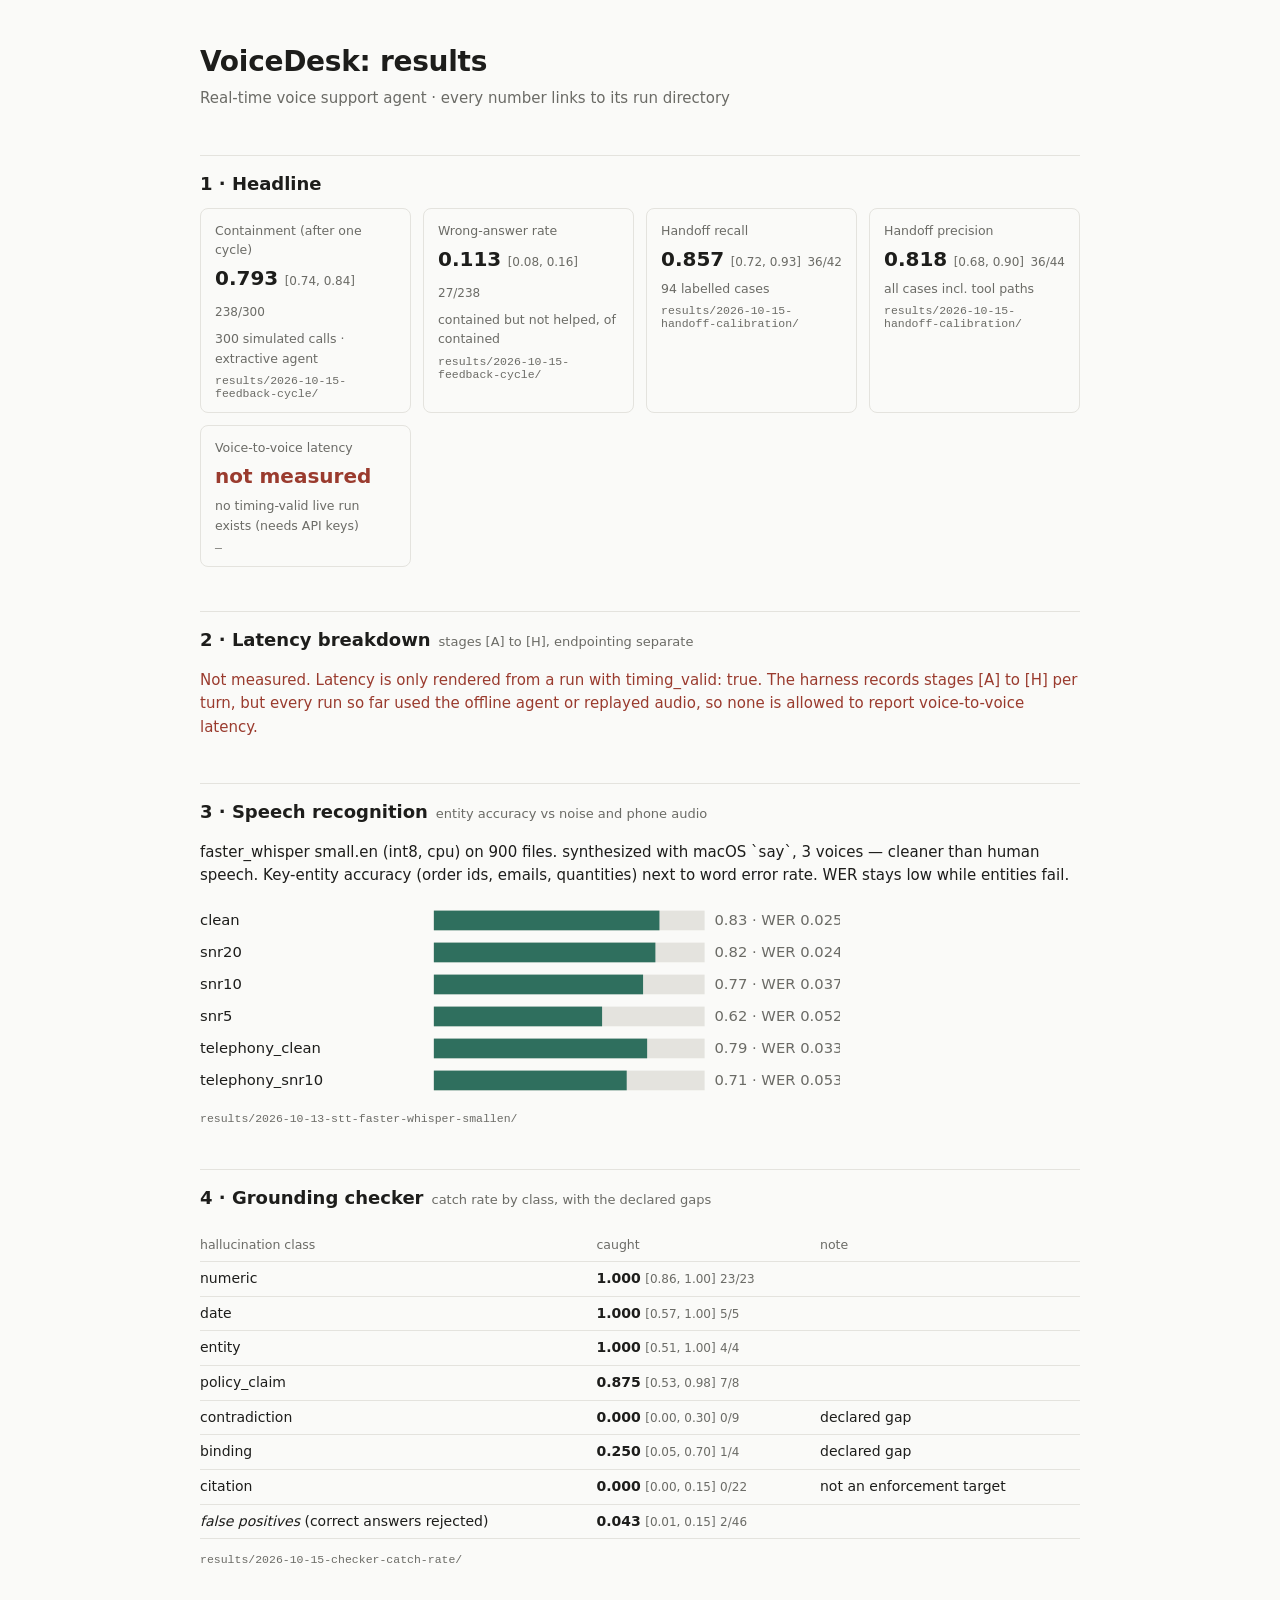
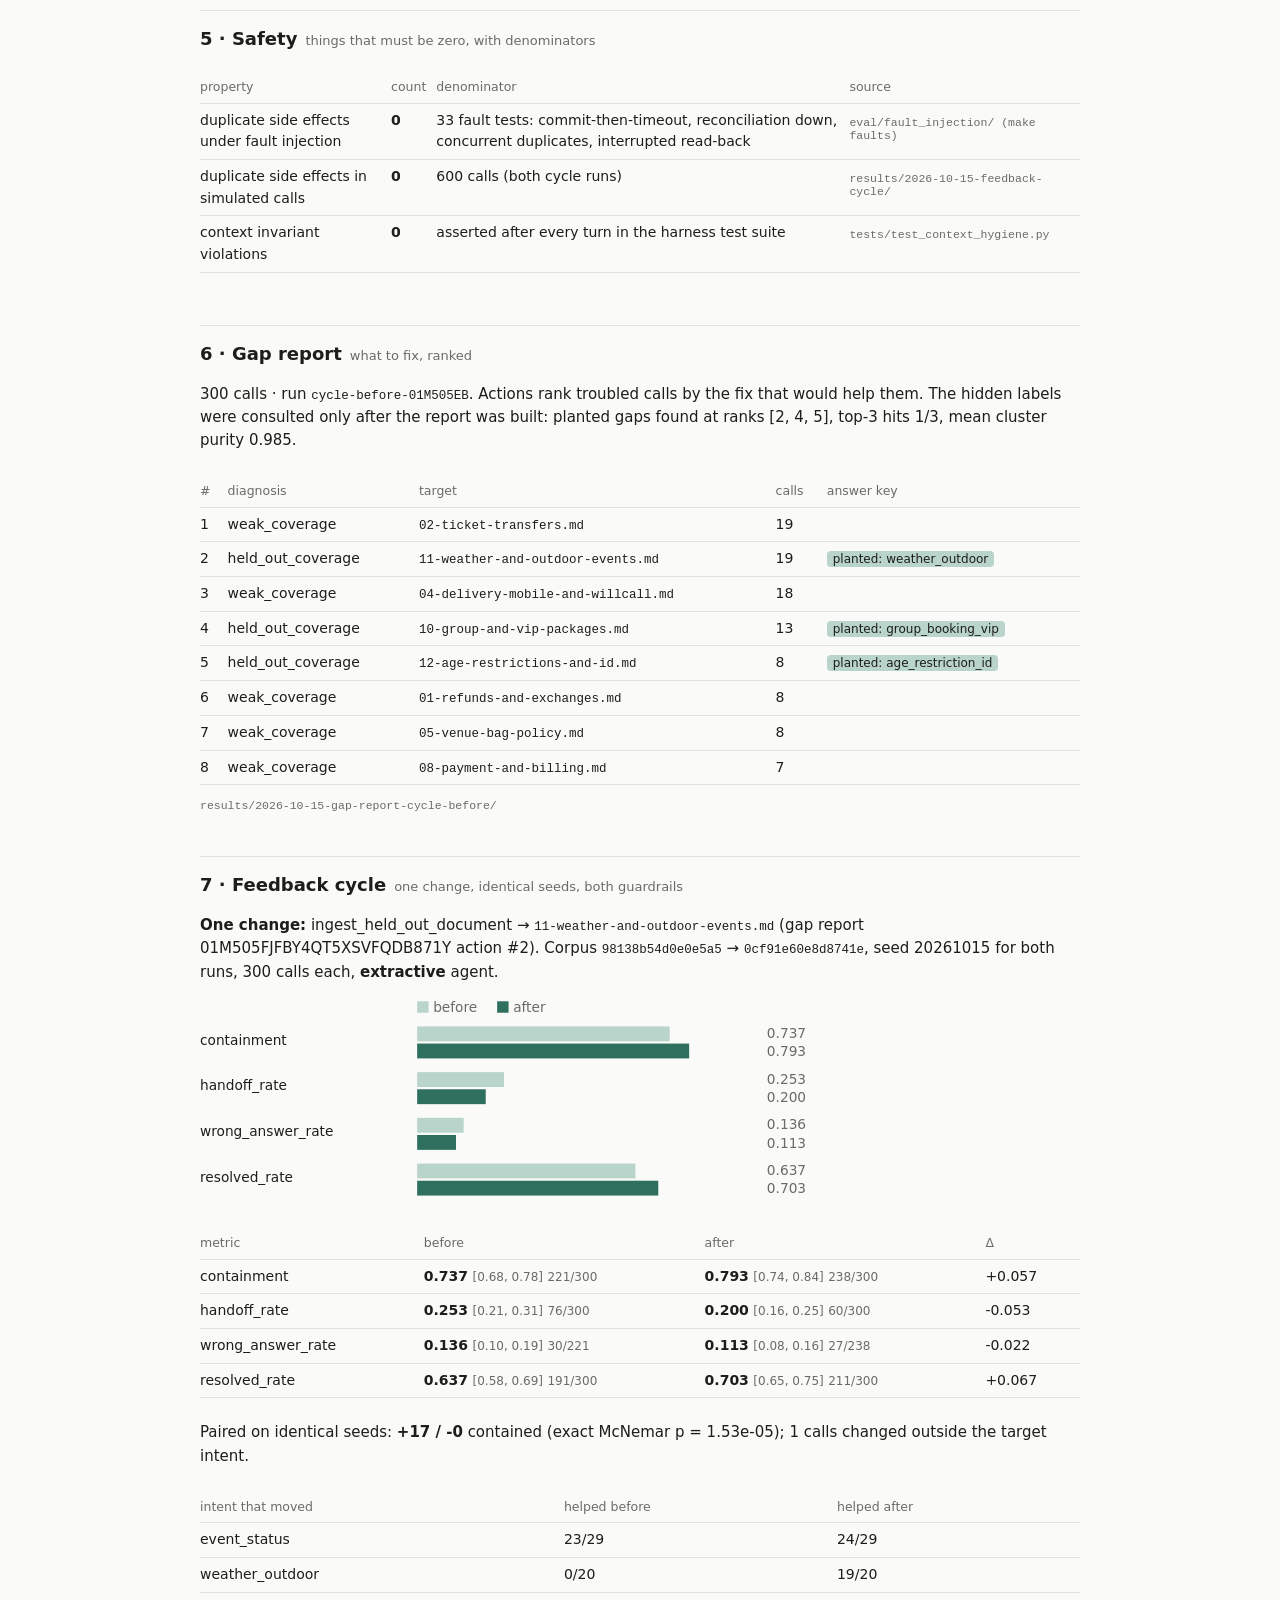
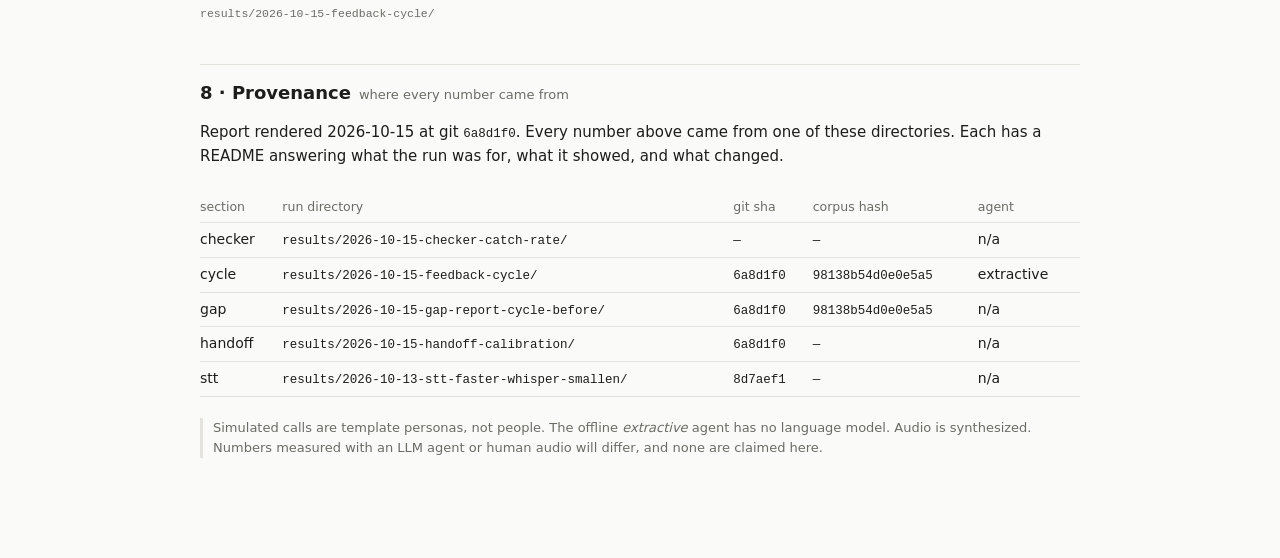
==== reports/index.html @ 73a7b11a "Week 4: caller simulator, gap report, feedback cycle, static report, web app - Offline extractive ag" ====
<!doctype html><html lang=en><head><meta charset=utf-8><meta name=viewport content='width=device-width,initial-scale=1'><title>VoiceDesk report</title><style>
:root{--bg:#fafaf8;--fg:#1d1d1b;--mut:#6b6b66;--line:#e4e3de;--acc:#2f6f5e;--acc2:#b9d4ca;--warn:#9a3b2e}
@media (prefers-color-scheme:dark){:root{--bg:#161615;--fg:#ecebe6;--mut:#9d9c95;--line:#2c2c29;--acc:#7cc4ad;--acc2:#2e4a41;--warn:#e08b7c}}
*{box-sizing:border-box}body{margin:0;background:var(--bg);color:var(--fg);font:15px/1.55 ui-sans-serif,system-ui,-apple-system,"Segoe UI",sans-serif}
main{max-width:920px;margin:0 auto;padding:40px 20px 80px}
h1{font-size:28px;margin:0 0 4px;letter-spacing:-.01em}h2{font-size:18px;margin:44px 0 10px;padding-top:14px;border-top:1px solid var(--line)}
h2 small{color:var(--mut);font-weight:400;font-size:13px;margin-left:8px}
.sub{color:var(--mut);margin:0 0 20px}code{font:12.5px ui-monospace,Menlo,monospace}
.cards{display:grid;grid-template-columns:repeat(auto-fit,minmax(200px,1fr));gap:12px}
.card{border:1px solid var(--line);border-radius:8px;padding:12px 14px}.k{color:var(--mut);font-size:12.5px}
.v{font-size:20px;margin:4px 0}.d{color:var(--mut);font-size:12.5px}
.ci,.n{color:var(--mut);font-size:12px;font-weight:400}.src{display:block;color:var(--mut);font:11.5px ui-monospace,Menlo,monospace;margin-top:6px}
.tw{overflow-x:auto}table{border-collapse:collapse;width:100%;margin:8px 0;font-size:14px}
th,td{text-align:left;padding:6px 10px 6px 0;border-bottom:1px solid var(--line);vertical-align:top}th{color:var(--mut);font-weight:500;font-size:12.5px}
.chart{width:100%;max-width:640px;display:block;margin:10px 0}.lbl,.val{font:12px ui-sans-serif,system-ui,sans-serif;fill:var(--fg)}.val{fill:var(--mut)}
.track{fill:var(--line)}.bar{fill:var(--acc)}.before{fill:var(--acc2)}
.missing{color:var(--warn)}.tag{background:var(--acc2);border-radius:4px;padding:1px 6px;font-size:12px}
.caveat{color:var(--mut);font-size:13px;border-left:3px solid var(--line);padding-left:10px}
</style></head><body><main><h1>VoiceDesk: results</h1><p class=sub>Real-time voice support agent · every number links to its run directory</p><h2>1 · Headline<small></small></h2><div class=cards><div class=card><div class=k>Containment (after one cycle)</div><div class=v><b>0.793</b> <span class=ci>[0.74, 0.84]</span> <span class=n>238/300</span></div><div class=d>300 simulated calls · extractive agent</div><span class=src>results/2026-10-15-feedback-cycle/</span></div><div class=card><div class=k>Wrong-answer rate</div><div class=v><b>0.113</b> <span class=ci>[0.08, 0.16]</span> <span class=n>27/238</span></div><div class=d>contained but not helped, of contained</div><span class=src>results/2026-10-15-feedback-cycle/</span></div><div class=card><div class=k>Handoff recall</div><div class=v><b>0.857</b> <span class=ci>[0.72, 0.93]</span> <span class=n>36/42</span></div><div class=d>94 labelled cases</div><span class=src>results/2026-10-15-handoff-calibration/</span></div><div class=card><div class=k>Handoff precision</div><div class=v><b>0.818</b> <span class=ci>[0.68, 0.90]</span> <span class=n>36/44</span></div><div class=d>all cases incl. tool paths</div><span class=src>results/2026-10-15-handoff-calibration/</span></div><div class=card><div class=k>Voice-to-voice latency</div><div class=v><b class=missing>not measured</b></div><div class=d>no timing-valid live run exists (needs API keys)</div><span class=src>—</span></div></div><h2>2 · Latency breakdown<small>stages [A] to [H], endpointing separate</small></h2><p class=missing>Not measured. Latency is only rendered from a run with timing_valid: true. The harness records stages [A] to [H] per turn, but every run so far used the offline agent or replayed audio, so none is allowed to report voice-to-voice latency.</p><h2>3 · Speech recognition<small>entity accuracy vs noise and phone audio</small></h2><p>faster_whisper small.en (int8, cpu) on 900 files. synthesized with macOS `say`, 3 voices — cleaner than human speech. Key-entity accuracy (order ids, emails, quantities) next to word error rate. WER stays low while entities fail.</p><svg viewBox="0 0 520 162" class=chart role=img><text x="0" y="19" class=lbl>clean</text><rect x="190" y="7" width="220" height="16" class=track /><rect x="190" y="7" width="183.3" height="16" class=bar /><text x="418" y="19" class=val>0.83 · WER 0.025</text><text x="0" y="45" class=lbl>snr20</text><rect x="190" y="33" width="220" height="16" class=track /><rect x="190" y="33" width="180.0" height="16" class=bar /><text x="418" y="45" class=val>0.82 · WER 0.024</text><text x="0" y="71" class=lbl>snr10</text><rect x="190" y="59" width="220" height="16" class=track /><rect x="190" y="59" width="170.0" height="16" class=bar /><text x="418" y="71" class=val>0.77 · WER 0.037</text><text x="0" y="97" class=lbl>snr5</text><rect x="190" y="85" width="220" height="16" class=track /><rect x="190" y="85" width="136.7" height="16" class=bar /><text x="418" y="97" class=val>0.62 · WER 0.052</text><text x="0" y="123" class=lbl>telephony_clean</text><rect x="190" y="111" width="220" height="16" class=track /><rect x="190" y="111" width="173.3" height="16" class=bar /><text x="418" y="123" class=val>0.79 · WER 0.033</text><text x="0" y="149" class=lbl>telephony_snr10</text><rect x="190" y="137" width="220" height="16" class=track /><rect x="190" y="137" width="156.7" height="16" class=bar /><text x="418" y="149" class=val>0.71 · WER 0.053</text></svg><span class=src>results/2026-10-13-stt-faster-whisper-smallen/</span><h2>4 · Grounding checker<small>catch rate by class, with the declared gaps</small></h2><div class=tw><table><thead><tr><th>hallucination class</th><th>caught</th><th>note</th></tr></thead><tbody><tr><td>numeric</td><td><b>1.000</b> <span class=ci>[0.86, 1.00]</span> <span class=n>23/23</span></td><td></td></tr><tr><td>date</td><td><b>1.000</b> <span class=ci>[0.57, 1.00]</span> <span class=n>5/5</span></td><td></td></tr><tr><td>entity</td><td><b>1.000</b> <span class=ci>[0.51, 1.00]</span> <span class=n>4/4</span></td><td></td></tr><tr><td>policy_claim</td><td><b>0.875</b> <span class=ci>[0.53, 0.98]</span> <span class=n>7/8</span></td><td></td></tr><tr><td>contradiction</td><td><b>0.000</b> <span class=ci>[0.00, 0.30]</span> <span class=n>0/9</span></td><td>declared gap</td></tr><tr><td>binding</td><td><b>0.250</b> <span class=ci>[0.05, 0.70]</span> <span class=n>1/4</span></td><td>declared gap</td></tr><tr><td>citation</td><td><b>0.000</b> <span class=ci>[0.00, 0.15]</span> <span class=n>0/22</span></td><td>not an enforcement target</td></tr><tr><td><i>false positives</i> (correct answers rejected)</td><td><b>0.043</b> <span class=ci>[0.01, 0.15]</span> <span class=n>2/46</span></td><td></td></tr></tbody></table></div><span class=src>results/2026-10-15-checker-catch-rate/</span><h2>5 · Safety<small>things that must be zero, with denominators</small></h2><div class=tw><table><thead><tr><th>property</th><th>count</th><th>denominator</th><th>source</th></tr></thead><tbody><tr><td>duplicate side effects under fault injection</td><td><b>0</b></td><td>33 fault tests: commit-then-timeout, reconciliation down, concurrent duplicates, interrupted read-back</td><td><span class=src>eval/fault_injection/ (make faults)</span></td></tr><tr><td>duplicate side effects in simulated calls</td><td><b>0</b></td><td>600 calls (both cycle runs)</td><td><span class=src>results/2026-10-15-feedback-cycle/</span></td></tr><tr><td>context invariant violations</td><td><b>0</b></td><td>asserted after every turn in the harness test suite</td><td><span class=src>tests/test_context_hygiene.py</span></td></tr></tbody></table></div><h2>6 · Gap report<small>what to fix, ranked</small></h2><p>300 calls · run <code>cycle-before-01M505EB</code>. Actions rank troubled calls by the fix that would help them. The hidden labels were consulted only after the report was built: planted gaps found at ranks [2, 4, 5], top-3 hits 1/3, mean cluster purity 0.985.</p><div class=tw><table><thead><tr><th>#</th><th>diagnosis</th><th>target</th><th>calls</th><th>answer key</th></tr></thead><tbody><tr><td>1</td><td>weak_coverage</td><td><code>02-ticket-transfers.md</code></td><td>19</td><td></td></tr><tr><td>2</td><td>held_out_coverage</td><td><code>11-weather-and-outdoor-events.md</code></td><td>19</td><td><span class=tag>planted: weather_outdoor</span></td></tr><tr><td>3</td><td>weak_coverage</td><td><code>04-delivery-mobile-and-willcall.md</code></td><td>18</td><td></td></tr><tr><td>4</td><td>held_out_coverage</td><td><code>10-group-and-vip-packages.md</code></td><td>13</td><td><span class=tag>planted: group_booking_vip</span></td></tr><tr><td>5</td><td>held_out_coverage</td><td><code>12-age-restrictions-and-id.md</code></td><td>8</td><td><span class=tag>planted: age_restriction_id</span></td></tr><tr><td>6</td><td>weak_coverage</td><td><code>01-refunds-and-exchanges.md</code></td><td>8</td><td></td></tr><tr><td>7</td><td>weak_coverage</td><td><code>05-venue-bag-policy.md</code></td><td>8</td><td></td></tr><tr><td>8</td><td>weak_coverage</td><td><code>08-payment-and-billing.md</code></td><td>7</td><td></td></tr></tbody></table></div><span class=src>results/2026-10-15-gap-report-cycle-before/</span><h2>7 · Feedback cycle<small>one change, identical seeds, both guardrails</small></h2><p><b>One change:</b> ingest_held_out_document → <code>11-weather-and-outdoor-events.md</code> (gap report 01M505FJFBY4QT5XSVFQDB871Y action #2). Corpus <code>98138b54d0e0e5a5</code> → <code>0cf91e60e8d8741e</code>, seed 20261015 for both runs, 300 calls each, <b>extractive</b> agent.</p><svg viewBox="0 0 560 184" class=chart role=img><rect x="190" y="2" width="10" height="10" class=before /><text x="204" y="11" class=val>before</text><rect x="260" y="2" width="10" height="10" class=bar /><text x="274" y="11" class=val>after</text><text x="0" y="40" class=lbl>containment</text><rect x="190" y="24" width="221.0" height="13" class=before /><rect x="190" y="39" width="238.0" height="13" class=bar /><text x="496" y="34" class=val>0.737</text><text x="496" y="50" class=val>0.793</text><text x="0" y="80" class=lbl>handoff_rate</text><rect x="190" y="64" width="76.0" height="13" class=before /><rect x="190" y="79" width="60.0" height="13" class=bar /><text x="496" y="74" class=val>0.253</text><text x="496" y="90" class=val>0.200</text><text x="0" y="120" class=lbl>wrong_answer_rate</text><rect x="190" y="104" width="40.7" height="13" class=before /><rect x="190" y="119" width="34.0" height="13" class=bar /><text x="496" y="114" class=val>0.136</text><text x="496" y="130" class=val>0.113</text><text x="0" y="160" class=lbl>resolved_rate</text><rect x="190" y="144" width="191.0" height="13" class=before /><rect x="190" y="159" width="211.0" height="13" class=bar /><text x="496" y="154" class=val>0.637</text><text x="496" y="170" class=val>0.703</text></svg><div class=tw><table><thead><tr><th>metric</th><th>before</th><th>after</th><th>Δ</th></tr></thead><tbody><tr><td>containment</td><td><b>0.737</b> <span class=ci>[0.68, 0.78]</span> <span class=n>221/300</span></td><td><b>0.793</b> <span class=ci>[0.74, 0.84]</span> <span class=n>238/300</span></td><td>+0.057</td></tr><tr><td>handoff_rate</td><td><b>0.253</b> <span class=ci>[0.21, 0.31]</span> <span class=n>76/300</span></td><td><b>0.200</b> <span class=ci>[0.16, 0.25]</span> <span class=n>60/300</span></td><td>-0.053</td></tr><tr><td>wrong_answer_rate</td><td><b>0.136</b> <span class=ci>[0.10, 0.19]</span> <span class=n>30/221</span></td><td><b>0.113</b> <span class=ci>[0.08, 0.16]</span> <span class=n>27/238</span></td><td>-0.022</td></tr><tr><td>resolved_rate</td><td><b>0.637</b> <span class=ci>[0.58, 0.69]</span> <span class=n>191/300</span></td><td><b>0.703</b> <span class=ci>[0.65, 0.75]</span> <span class=n>211/300</span></td><td>+0.067</td></tr></tbody></table></div><p>Paired on identical seeds: <b>+17 / -0</b> contained (exact McNemar p = 1.53e-05); 1 calls changed outside the target intent.</p><div class=tw><table><thead><tr><th>intent that moved</th><th>helped before</th><th>helped after</th></tr></thead><tbody><tr><td>event_status</td><td>23/29</td><td>24/29</td></tr><tr><td>weather_outdoor</td><td>0/20</td><td>19/20</td></tr></tbody></table></div><span class=src>results/2026-10-15-feedback-cycle/</span><h2>8 · Provenance<small>where every number came from</small></h2><p>Report rendered 2026-10-15 at git <code>6a8d1f0</code>. Every number above came from one of these directories. Each has a README answering what the run was for, what it showed, and what changed.</p><div class=tw><table><thead><tr><th>section</th><th>run directory</th><th>git sha</th><th>corpus hash</th><th>agent</th></tr></thead><tbody><tr><td>checker</td><td><code>results/2026-10-15-checker-catch-rate/</code></td><td><code>—</code></td><td><code>—</code></td><td>n/a</td></tr><tr><td>cycle</td><td><code>results/2026-10-15-feedback-cycle/</code></td><td><code>6a8d1f0</code></td><td><code>98138b54d0e0e5a5</code></td><td>extractive</td></tr><tr><td>gap</td><td><code>results/2026-10-15-gap-report-cycle-before/</code></td><td><code>6a8d1f0</code></td><td><code>98138b54d0e0e5a5</code></td><td>n/a</td></tr><tr><td>handoff</td><td><code>results/2026-10-15-handoff-calibration/</code></td><td><code>6a8d1f0</code></td><td><code>—</code></td><td>n/a</td></tr><tr><td>stt</td><td><code>results/2026-10-13-stt-faster-whisper-smallen/</code></td><td><code>8d7aef1</code></td><td><code>—</code></td><td>n/a</td></tr></tbody></table></div><p class=caveat>Simulated calls are template personas, not people. The offline <i>extractive</i> agent has no language model. Audio is synthesized. Numbers measured with an LLM agent or human audio will differ, and none are claimed here.</p></main></body></html>
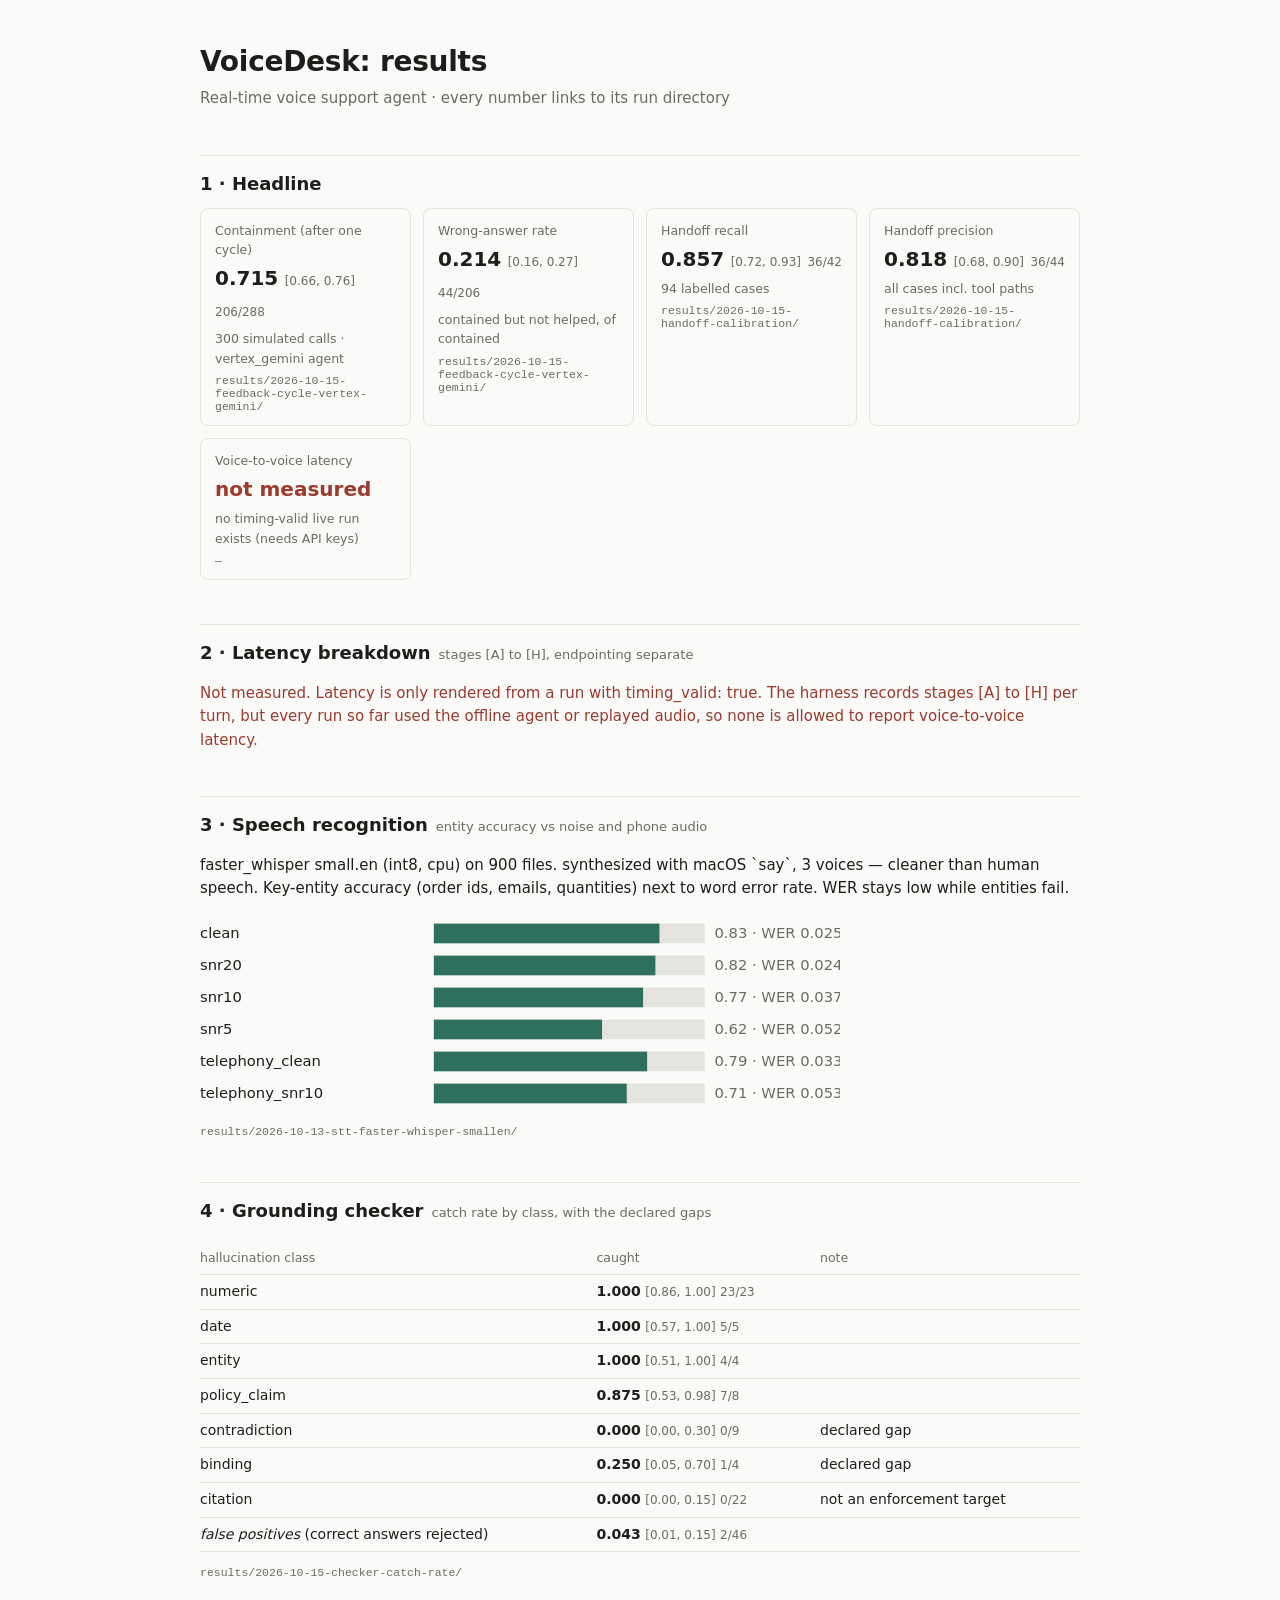
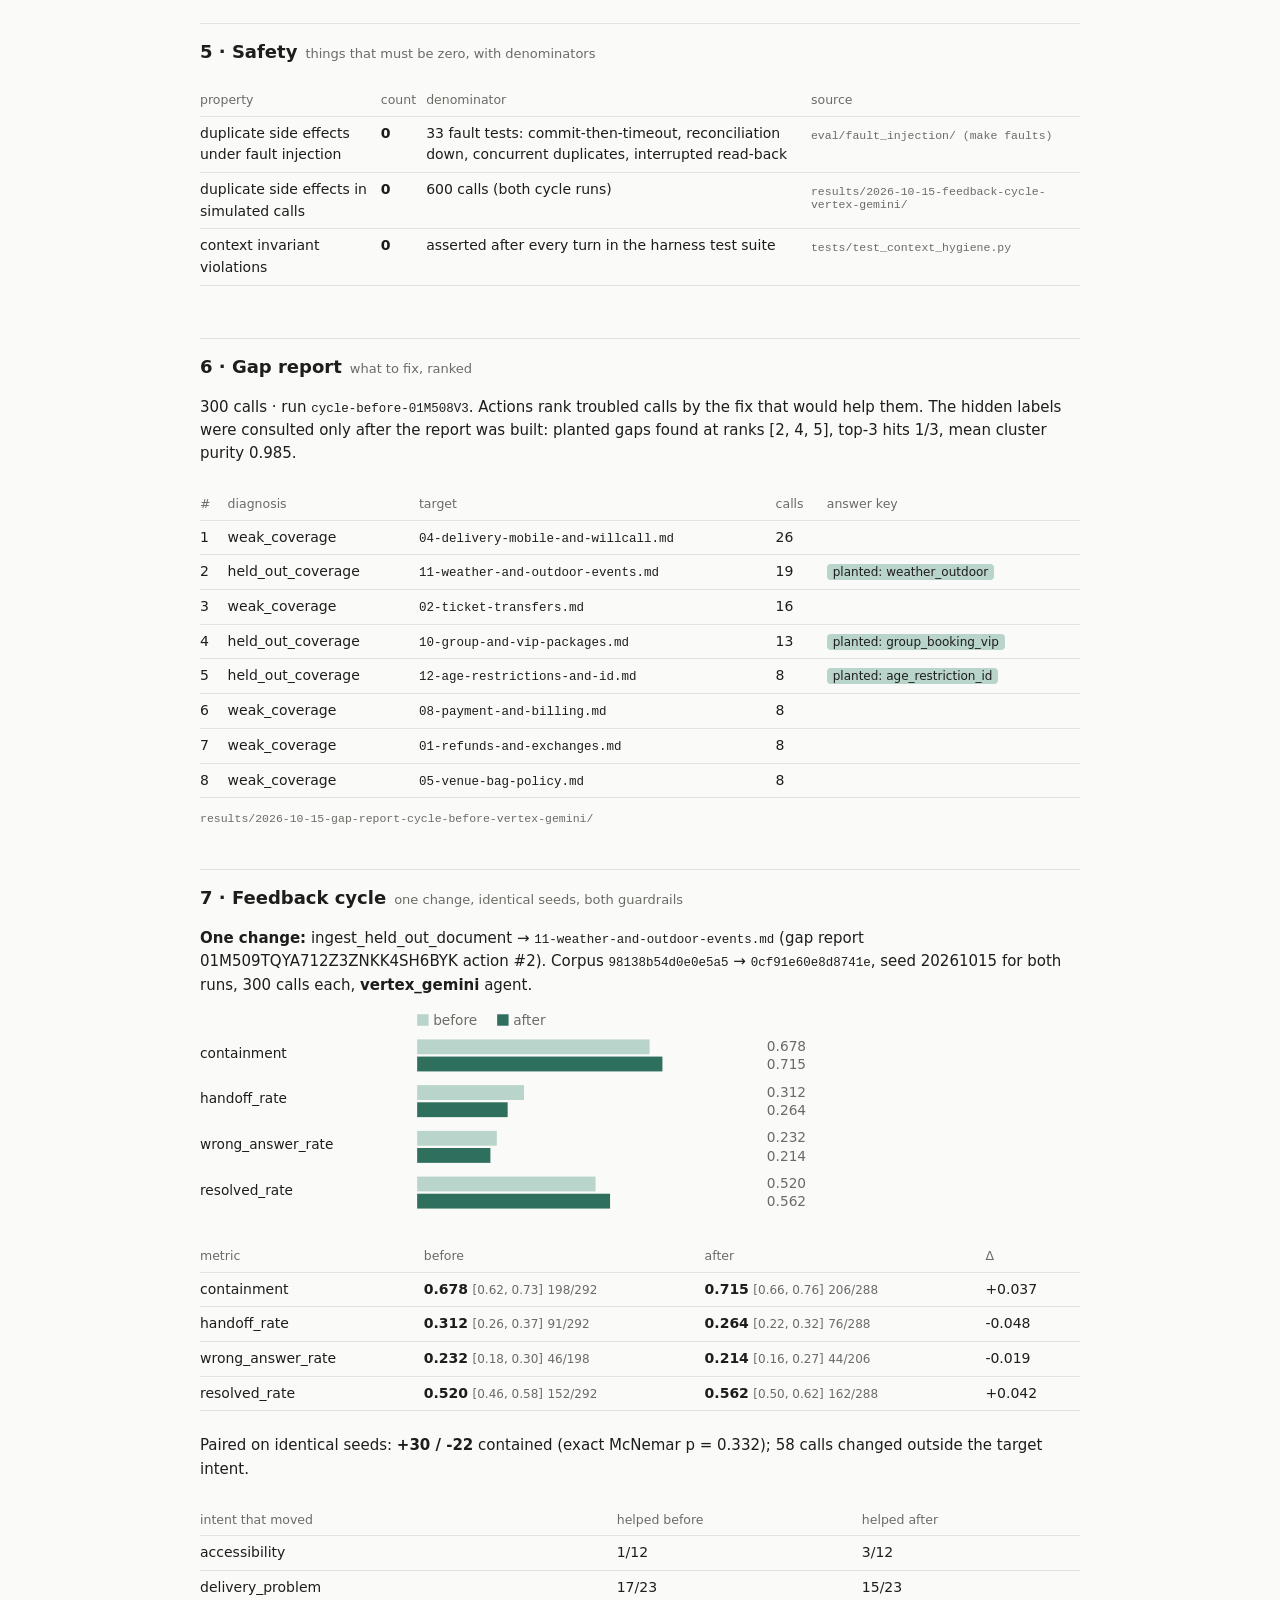
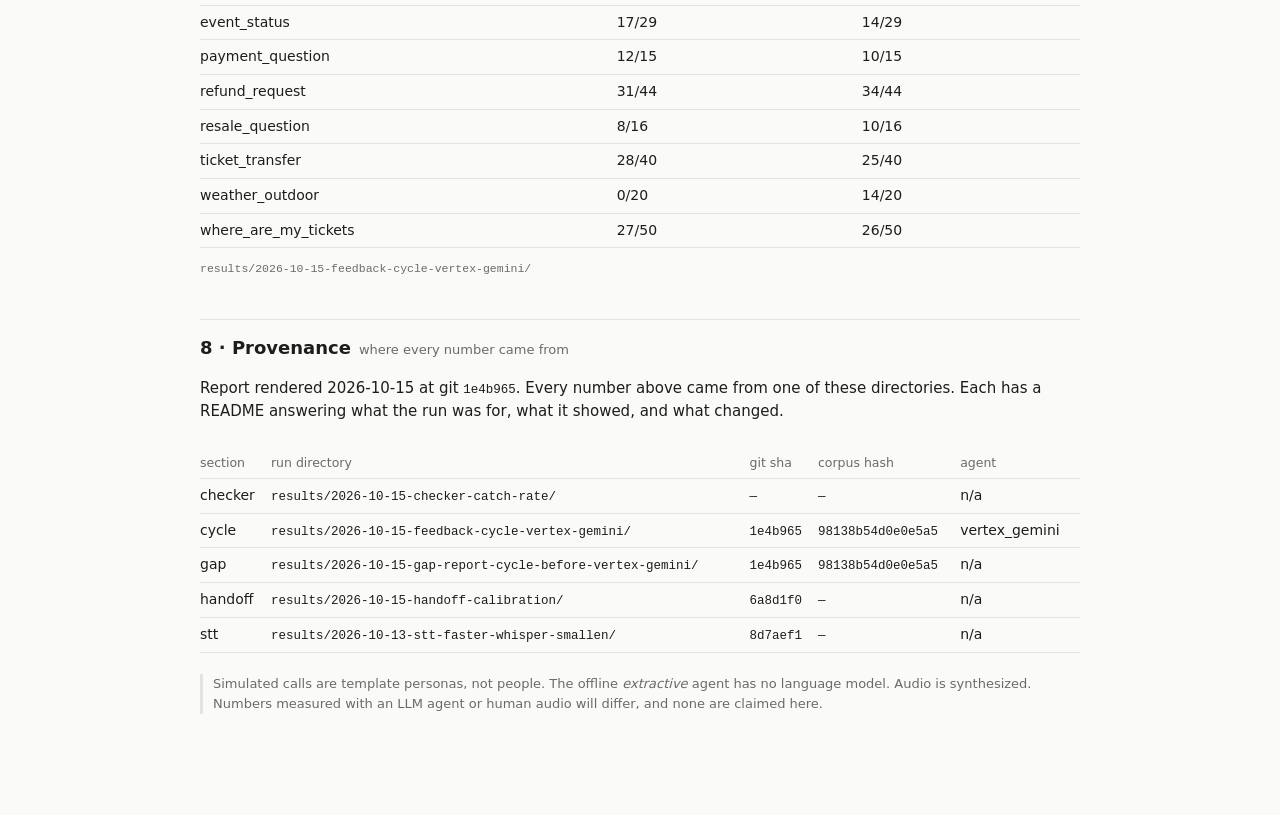
==== commit 6194a311: "Feedback cycle on Gemini; live voice on Pipecat 1.12 with Deepgram + Cartesia Feedback cycle with Ge" ====
--- a/reports/index.html
+++ b/reports/index.html
@@ -16,4 +16,4 @@
 .track{fill:var(--line)}.bar{fill:var(--acc)}.before{fill:var(--acc2)}
 .missing{color:var(--warn)}.tag{background:var(--acc2);border-radius:4px;padding:1px 6px;font-size:12px}
 .caveat{color:var(--mut);font-size:13px;border-left:3px solid var(--line);padding-left:10px}
-</style></head><body><main><h1>VoiceDesk: results</h1><p class=sub>Real-time voice support agent · every number links to its run directory</p><h2>1 · Headline<small></small></h2><div class=cards><div class=card><div class=k>Containment (after one cycle)</div><div class=v><b>0.793</b> <span class=ci>[0.74, 0.84]</span> <span class=n>238/300</span></div><div class=d>300 simulated calls · extractive agent</div><span class=src>results/2026-10-15-feedback-cycle/</span></div><div class=card><div class=k>Wrong-answer rate</div><div class=v><b>0.113</b> <span class=ci>[0.08, 0.16]</span> <span class=n>27/238</span></div><div class=d>contained but not helped, of contained</div><span class=src>results/2026-10-15-feedback-cycle/</span></div><div class=card><div class=k>Handoff recall</div><div class=v><b>0.857</b> <span class=ci>[0.72, 0.93]</span> <span class=n>36/42</span></div><div class=d>94 labelled cases</div><span class=src>results/2026-10-15-handoff-calibration/</span></div><div class=card><div class=k>Handoff precision</div><div class=v><b>0.818</b> <span class=ci>[0.68, 0.90]</span> <span class=n>36/44</span></div><div class=d>all cases incl. tool paths</div><span class=src>results/2026-10-15-handoff-calibration/</span></div><div class=card><div class=k>Voice-to-voice latency</div><div class=v><b class=missing>not measured</b></div><div class=d>no timing-valid live run exists (needs API keys)</div><span class=src>—</span></div></div><h2>2 · Latency breakdown<small>stages [A] to [H], endpointing separate</small></h2><p class=missing>Not measured. Latency is only rendered from a run with timing_valid: true. The harness records stages [A] to [H] per turn, but every run so far used the offline agent or replayed audio, so none is allowed to report voice-to-voice latency.</p><h2>3 · Speech recognition<small>entity accuracy vs noise and phone audio</small></h2><p>faster_whisper small.en (int8, cpu) on 900 files. synthesized with macOS `say`, 3 voices — cleaner than human speech. Key-entity accuracy (order ids, emails, quantities) next to word error rate. WER stays low while entities fail.</p><svg viewBox="0 0 520 162" class=chart role=img><text x="0" y="19" class=lbl>clean</text><rect x="190" y="7" width="220" height="16" class=track /><rect x="190" y="7" width="183.3" height="16" class=bar /><text x="418" y="19" class=val>0.83 · WER 0.025</text><text x="0" y="45" class=lbl>snr20</text><rect x="190" y="33" width="220" height="16" class=track /><rect x="190" y="33" width="180.0" height="16" class=bar /><text x="418" y="45" class=val>0.82 · WER 0.024</text><text x="0" y="71" class=lbl>snr10</text><rect x="190" y="59" width="220" height="16" class=track /><rect x="190" y="59" width="170.0" height="16" class=bar /><text x="418" y="71" class=val>0.77 · WER 0.037</text><text x="0" y="97" class=lbl>snr5</text><rect x="190" y="85" width="220" height="16" class=track /><rect x="190" y="85" width="136.7" height="16" class=bar /><text x="418" y="97" class=val>0.62 · WER 0.052</text><text x="0" y="123" class=lbl>telephony_clean</text><rect x="190" y="111" width="220" height="16" class=track /><rect x="190" y="111" width="173.3" height="16" class=bar /><text x="418" y="123" class=val>0.79 · WER 0.033</text><text x="0" y="149" class=lbl>telephony_snr10</text><rect x="190" y="137" width="220" height="16" class=track /><rect x="190" y="137" width="156.7" height="16" class=bar /><text x="418" y="149" class=val>0.71 · WER 0.053</text></svg><span class=src>results/2026-10-13-stt-faster-whisper-smallen/</span><h2>4 · Grounding checker<small>catch rate by class, with the declared gaps</small></h2><div class=tw><table><thead><tr><th>hallucination class</th><th>caught</th><th>note</th></tr></thead><tbody><tr><td>numeric</td><td><b>1.000</b> <span class=ci>[0.86, 1.00]</span> <span class=n>23/23</span></td><td></td></tr><tr><td>date</td><td><b>1.000</b> <span class=ci>[0.57, 1.00]</span> <span class=n>5/5</span></td><td></td></tr><tr><td>entity</td><td><b>1.000</b> <span class=ci>[0.51, 1.00]</span> <span class=n>4/4</span></td><td></td></tr><tr><td>policy_claim</td><td><b>0.875</b> <span class=ci>[0.53, 0.98]</span> <span class=n>7/8</span></td><td></td></tr><tr><td>contradiction</td><td><b>0.000</b> <span class=ci>[0.00, 0.30]</span> <span class=n>0/9</span></td><td>declared gap</td></tr><tr><td>binding</td><td><b>0.250</b> <span class=ci>[0.05, 0.70]</span> <span class=n>1/4</span></td><td>declared gap</td></tr><tr><td>citation</td><td><b>0.000</b> <span class=ci>[0.00, 0.15]</span> <span class=n>0/22</span></td><td>not an enforcement target</td></tr><tr><td><i>false positives</i> (correct answers rejected)</td><td><b>0.043</b> <span class=ci>[0.01, 0.15]</span> <span class=n>2/46</span></td><td></td></tr></tbody></table></div><span class=src>results/2026-10-15-checker-catch-rate/</span><h2>5 · Safety<small>things that must be zero, with denominators</small></h2><div class=tw><table><thead><tr><th>property</th><th>count</th><th>denominator</th><th>source</th></tr></thead><tbody><tr><td>duplicate side effects under fault injection</td><td><b>0</b></td><td>33 fault tests: commit-then-timeout, reconciliation down, concurrent duplicates, interrupted read-back</td><td><span class=src>eval/fault_injection/ (make faults)</span></td></tr><tr><td>duplicate side effects in simulated calls</td><td><b>0</b></td><td>600 calls (both cycle runs)</td><td><span class=src>results/2026-10-15-feedback-cycle/</span></td></tr><tr><td>context invariant violations</td><td><b>0</b></td><td>asserted after every turn in the harness test suite</td><td><span class=src>tests/test_context_hygiene.py</span></td></tr></tbody></table></div><h2>6 · Gap report<small>what to fix, ranked</small></h2><p>300 calls · run <code>cycle-before-01M505EB</code>. Actions rank troubled calls by the fix that would help them. The hidden labels were consulted only after the report was built: planted gaps found at ranks [2, 4, 5], top-3 hits 1/3, mean cluster purity 0.985.</p><div class=tw><table><thead><tr><th>#</th><th>diagnosis</th><th>target</th><th>calls</th><th>answer key</th></tr></thead><tbody><tr><td>1</td><td>weak_coverage</td><td><code>02-ticket-transfers.md</code></td><td>19</td><td></td></tr><tr><td>2</td><td>held_out_coverage</td><td><code>11-weather-and-outdoor-events.md</code></td><td>19</td><td><span class=tag>planted: weather_outdoor</span></td></tr><tr><td>3</td><td>weak_coverage</td><td><code>04-delivery-mobile-and-willcall.md</code></td><td>18</td><td></td></tr><tr><td>4</td><td>held_out_coverage</td><td><code>10-group-and-vip-packages.md</code></td><td>13</td><td><span class=tag>planted: group_booking_vip</span></td></tr><tr><td>5</td><td>held_out_coverage</td><td><code>12-age-restrictions-and-id.md</code></td><td>8</td><td><span class=tag>planted: age_restriction_id</span></td></tr><tr><td>6</td><td>weak_coverage</td><td><code>01-refunds-and-exchanges.md</code></td><td>8</td><td></td></tr><tr><td>7</td><td>weak_coverage</td><td><code>05-venue-bag-policy.md</code></td><td>8</td><td></td></tr><tr><td>8</td><td>weak_coverage</td><td><code>08-payment-and-billing.md</code></td><td>7</td><td></td></tr></tbody></table></div><span class=src>results/2026-10-15-gap-report-cycle-before/</span><h2>7 · Feedback cycle<small>one change, identical seeds, both guardrails</small></h2><p><b>One change:</b> ingest_held_out_document → <code>11-weather-and-outdoor-events.md</code> (gap report 01M505FJFBY4QT5XSVFQDB871Y action #2). Corpus <code>98138b54d0e0e5a5</code> → <code>0cf91e60e8d8741e</code>, seed 20261015 for both runs, 300 calls each, <b>extractive</b> agent.</p><svg viewBox="0 0 560 184" class=chart role=img><rect x="190" y="2" width="10" height="10" class=before /><text x="204" y="11" class=val>before</text><rect x="260" y="2" width="10" height="10" class=bar /><text x="274" y="11" class=val>after</text><text x="0" y="40" class=lbl>containment</text><rect x="190" y="24" width="221.0" height="13" class=before /><rect x="190" y="39" width="238.0" height="13" class=bar /><text x="496" y="34" class=val>0.737</text><text x="496" y="50" class=val>0.793</text><text x="0" y="80" class=lbl>handoff_rate</text><rect x="190" y="64" width="76.0" height="13" class=before /><rect x="190" y="79" width="60.0" height="13" class=bar /><text x="496" y="74" class=val>0.253</text><text x="496" y="90" class=val>0.200</text><text x="0" y="120" class=lbl>wrong_answer_rate</text><rect x="190" y="104" width="40.7" height="13" class=before /><rect x="190" y="119" width="34.0" height="13" class=bar /><text x="496" y="114" class=val>0.136</text><text x="496" y="130" class=val>0.113</text><text x="0" y="160" class=lbl>resolved_rate</text><rect x="190" y="144" width="191.0" height="13" class=before /><rect x="190" y="159" width="211.0" height="13" class=bar /><text x="496" y="154" class=val>0.637</text><text x="496" y="170" class=val>0.703</text></svg><div class=tw><table><thead><tr><th>metric</th><th>before</th><th>after</th><th>Δ</th></tr></thead><tbody><tr><td>containment</td><td><b>0.737</b> <span class=ci>[0.68, 0.78]</span> <span class=n>221/300</span></td><td><b>0.793</b> <span class=ci>[0.74, 0.84]</span> <span class=n>238/300</span></td><td>+0.057</td></tr><tr><td>handoff_rate</td><td><b>0.253</b> <span class=ci>[0.21, 0.31]</span> <span class=n>76/300</span></td><td><b>0.200</b> <span class=ci>[0.16, 0.25]</span> <span class=n>60/300</span></td><td>-0.053</td></tr><tr><td>wrong_answer_rate</td><td><b>0.136</b> <span class=ci>[0.10, 0.19]</span> <span class=n>30/221</span></td><td><b>0.113</b> <span class=ci>[0.08, 0.16]</span> <span class=n>27/238</span></td><td>-0.022</td></tr><tr><td>resolved_rate</td><td><b>0.637</b> <span class=ci>[0.58, 0.69]</span> <span class=n>191/300</span></td><td><b>0.703</b> <span class=ci>[0.65, 0.75]</span> <span class=n>211/300</span></td><td>+0.067</td></tr></tbody></table></div><p>Paired on identical seeds: <b>+17 / -0</b> contained (exact McNemar p = 1.53e-05); 1 calls changed outside the target intent.</p><div class=tw><table><thead><tr><th>intent that moved</th><th>helped before</th><th>helped after</th></tr></thead><tbody><tr><td>event_status</td><td>23/29</td><td>24/29</td></tr><tr><td>weather_outdoor</td><td>0/20</td><td>19/20</td></tr></tbody></table></div><span class=src>results/2026-10-15-feedback-cycle/</span><h2>8 · Provenance<small>where every number came from</small></h2><p>Report rendered 2026-10-15 at git <code>6a8d1f0</code>. Every number above came from one of these directories. Each has a README answering what the run was for, what it showed, and what changed.</p><div class=tw><table><thead><tr><th>section</th><th>run directory</th><th>git sha</th><th>corpus hash</th><th>agent</th></tr></thead><tbody><tr><td>checker</td><td><code>results/2026-10-15-checker-catch-rate/</code></td><td><code>—</code></td><td><code>—</code></td><td>n/a</td></tr><tr><td>cycle</td><td><code>results/2026-10-15-feedback-cycle/</code></td><td><code>6a8d1f0</code></td><td><code>98138b54d0e0e5a5</code></td><td>extractive</td></tr><tr><td>gap</td><td><code>results/2026-10-15-gap-report-cycle-before/</code></td><td><code>6a8d1f0</code></td><td><code>98138b54d0e0e5a5</code></td><td>n/a</td></tr><tr><td>handoff</td><td><code>results/2026-10-15-handoff-calibration/</code></td><td><code>6a8d1f0</code></td><td><code>—</code></td><td>n/a</td></tr><tr><td>stt</td><td><code>results/2026-10-13-stt-faster-whisper-smallen/</code></td><td><code>8d7aef1</code></td><td><code>—</code></td><td>n/a</td></tr></tbody></table></div><p class=caveat>Simulated calls are template personas, not people. The offline <i>extractive</i> agent has no language model. Audio is synthesized. Numbers measured with an LLM agent or human audio will differ, and none are claimed here.</p></main></body></html>+</style></head><body><main><h1>VoiceDesk: results</h1><p class=sub>Real-time voice support agent · every number links to its run directory</p><h2>1 · Headline<small></small></h2><div class=cards><div class=card><div class=k>Containment (after one cycle)</div><div class=v><b>0.715</b> <span class=ci>[0.66, 0.76]</span> <span class=n>206/288</span></div><div class=d>300 simulated calls · vertex_gemini agent</div><span class=src>results/2026-10-15-feedback-cycle-vertex-gemini/</span></div><div class=card><div class=k>Wrong-answer rate</div><div class=v><b>0.214</b> <span class=ci>[0.16, 0.27]</span> <span class=n>44/206</span></div><div class=d>contained but not helped, of contained</div><span class=src>results/2026-10-15-feedback-cycle-vertex-gemini/</span></div><div class=card><div class=k>Handoff recall</div><div class=v><b>0.857</b> <span class=ci>[0.72, 0.93]</span> <span class=n>36/42</span></div><div class=d>94 labelled cases</div><span class=src>results/2026-10-15-handoff-calibration/</span></div><div class=card><div class=k>Handoff precision</div><div class=v><b>0.818</b> <span class=ci>[0.68, 0.90]</span> <span class=n>36/44</span></div><div class=d>all cases incl. tool paths</div><span class=src>results/2026-10-15-handoff-calibration/</span></div><div class=card><div class=k>Voice-to-voice latency</div><div class=v><b class=missing>not measured</b></div><div class=d>no timing-valid live run exists (needs API keys)</div><span class=src>—</span></div></div><h2>2 · Latency breakdown<small>stages [A] to [H], endpointing separate</small></h2><p class=missing>Not measured. Latency is only rendered from a run with timing_valid: true. The harness records stages [A] to [H] per turn, but every run so far used the offline agent or replayed audio, so none is allowed to report voice-to-voice latency.</p><h2>3 · Speech recognition<small>entity accuracy vs noise and phone audio</small></h2><p>faster_whisper small.en (int8, cpu) on 900 files. synthesized with macOS `say`, 3 voices — cleaner than human speech. Key-entity accuracy (order ids, emails, quantities) next to word error rate. WER stays low while entities fail.</p><svg viewBox="0 0 520 162" class=chart role=img><text x="0" y="19" class=lbl>clean</text><rect x="190" y="7" width="220" height="16" class=track /><rect x="190" y="7" width="183.3" height="16" class=bar /><text x="418" y="19" class=val>0.83 · WER 0.025</text><text x="0" y="45" class=lbl>snr20</text><rect x="190" y="33" width="220" height="16" class=track /><rect x="190" y="33" width="180.0" height="16" class=bar /><text x="418" y="45" class=val>0.82 · WER 0.024</text><text x="0" y="71" class=lbl>snr10</text><rect x="190" y="59" width="220" height="16" class=track /><rect x="190" y="59" width="170.0" height="16" class=bar /><text x="418" y="71" class=val>0.77 · WER 0.037</text><text x="0" y="97" class=lbl>snr5</text><rect x="190" y="85" width="220" height="16" class=track /><rect x="190" y="85" width="136.7" height="16" class=bar /><text x="418" y="97" class=val>0.62 · WER 0.052</text><text x="0" y="123" class=lbl>telephony_clean</text><rect x="190" y="111" width="220" height="16" class=track /><rect x="190" y="111" width="173.3" height="16" class=bar /><text x="418" y="123" class=val>0.79 · WER 0.033</text><text x="0" y="149" class=lbl>telephony_snr10</text><rect x="190" y="137" width="220" height="16" class=track /><rect x="190" y="137" width="156.7" height="16" class=bar /><text x="418" y="149" class=val>0.71 · WER 0.053</text></svg><span class=src>results/2026-10-13-stt-faster-whisper-smallen/</span><h2>4 · Grounding checker<small>catch rate by class, with the declared gaps</small></h2><div class=tw><table><thead><tr><th>hallucination class</th><th>caught</th><th>note</th></tr></thead><tbody><tr><td>numeric</td><td><b>1.000</b> <span class=ci>[0.86, 1.00]</span> <span class=n>23/23</span></td><td></td></tr><tr><td>date</td><td><b>1.000</b> <span class=ci>[0.57, 1.00]</span> <span class=n>5/5</span></td><td></td></tr><tr><td>entity</td><td><b>1.000</b> <span class=ci>[0.51, 1.00]</span> <span class=n>4/4</span></td><td></td></tr><tr><td>policy_claim</td><td><b>0.875</b> <span class=ci>[0.53, 0.98]</span> <span class=n>7/8</span></td><td></td></tr><tr><td>contradiction</td><td><b>0.000</b> <span class=ci>[0.00, 0.30]</span> <span class=n>0/9</span></td><td>declared gap</td></tr><tr><td>binding</td><td><b>0.250</b> <span class=ci>[0.05, 0.70]</span> <span class=n>1/4</span></td><td>declared gap</td></tr><tr><td>citation</td><td><b>0.000</b> <span class=ci>[0.00, 0.15]</span> <span class=n>0/22</span></td><td>not an enforcement target</td></tr><tr><td><i>false positives</i> (correct answers rejected)</td><td><b>0.043</b> <span class=ci>[0.01, 0.15]</span> <span class=n>2/46</span></td><td></td></tr></tbody></table></div><span class=src>results/2026-10-15-checker-catch-rate/</span><h2>5 · Safety<small>things that must be zero, with denominators</small></h2><div class=tw><table><thead><tr><th>property</th><th>count</th><th>denominator</th><th>source</th></tr></thead><tbody><tr><td>duplicate side effects under fault injection</td><td><b>0</b></td><td>33 fault tests: commit-then-timeout, reconciliation down, concurrent duplicates, interrupted read-back</td><td><span class=src>eval/fault_injection/ (make faults)</span></td></tr><tr><td>duplicate side effects in simulated calls</td><td><b>0</b></td><td>600 calls (both cycle runs)</td><td><span class=src>results/2026-10-15-feedback-cycle-vertex-gemini/</span></td></tr><tr><td>context invariant violations</td><td><b>0</b></td><td>asserted after every turn in the harness test suite</td><td><span class=src>tests/test_context_hygiene.py</span></td></tr></tbody></table></div><h2>6 · Gap report<small>what to fix, ranked</small></h2><p>300 calls · run <code>cycle-before-01M508V3</code>. Actions rank troubled calls by the fix that would help them. The hidden labels were consulted only after the report was built: planted gaps found at ranks [2, 4, 5], top-3 hits 1/3, mean cluster purity 0.985.</p><div class=tw><table><thead><tr><th>#</th><th>diagnosis</th><th>target</th><th>calls</th><th>answer key</th></tr></thead><tbody><tr><td>1</td><td>weak_coverage</td><td><code>04-delivery-mobile-and-willcall.md</code></td><td>26</td><td></td></tr><tr><td>2</td><td>held_out_coverage</td><td><code>11-weather-and-outdoor-events.md</code></td><td>19</td><td><span class=tag>planted: weather_outdoor</span></td></tr><tr><td>3</td><td>weak_coverage</td><td><code>02-ticket-transfers.md</code></td><td>16</td><td></td></tr><tr><td>4</td><td>held_out_coverage</td><td><code>10-group-and-vip-packages.md</code></td><td>13</td><td><span class=tag>planted: group_booking_vip</span></td></tr><tr><td>5</td><td>held_out_coverage</td><td><code>12-age-restrictions-and-id.md</code></td><td>8</td><td><span class=tag>planted: age_restriction_id</span></td></tr><tr><td>6</td><td>weak_coverage</td><td><code>08-payment-and-billing.md</code></td><td>8</td><td></td></tr><tr><td>7</td><td>weak_coverage</td><td><code>01-refunds-and-exchanges.md</code></td><td>8</td><td></td></tr><tr><td>8</td><td>weak_coverage</td><td><code>05-venue-bag-policy.md</code></td><td>8</td><td></td></tr></tbody></table></div><span class=src>results/2026-10-15-gap-report-cycle-before-vertex-gemini/</span><h2>7 · Feedback cycle<small>one change, identical seeds, both guardrails</small></h2><p><b>One change:</b> ingest_held_out_document → <code>11-weather-and-outdoor-events.md</code> (gap report 01M509TQYA712Z3ZNKK4SH6BYK action #2). Corpus <code>98138b54d0e0e5a5</code> → <code>0cf91e60e8d8741e</code>, seed 20261015 for both runs, 300 calls each, <b>vertex_gemini</b> agent.</p><svg viewBox="0 0 560 184" class=chart role=img><rect x="190" y="2" width="10" height="10" class=before /><text x="204" y="11" class=val>before</text><rect x="260" y="2" width="10" height="10" class=bar /><text x="274" y="11" class=val>after</text><text x="0" y="40" class=lbl>containment</text><rect x="190" y="24" width="203.4" height="13" class=before /><rect x="190" y="39" width="214.6" height="13" class=bar /><text x="496" y="34" class=val>0.678</text><text x="496" y="50" class=val>0.715</text><text x="0" y="80" class=lbl>handoff_rate</text><rect x="190" y="64" width="93.5" height="13" class=before /><rect x="190" y="79" width="79.2" height="13" class=bar /><text x="496" y="74" class=val>0.312</text><text x="496" y="90" class=val>0.264</text><text x="0" y="120" class=lbl>wrong_answer_rate</text><rect x="190" y="104" width="69.7" height="13" class=before /><rect x="190" y="119" width="64.1" height="13" class=bar /><text x="496" y="114" class=val>0.232</text><text x="496" y="130" class=val>0.214</text><text x="0" y="160" class=lbl>resolved_rate</text><rect x="190" y="144" width="156.1" height="13" class=before /><rect x="190" y="159" width="168.8" height="13" class=bar /><text x="496" y="154" class=val>0.520</text><text x="496" y="170" class=val>0.562</text></svg><div class=tw><table><thead><tr><th>metric</th><th>before</th><th>after</th><th>Δ</th></tr></thead><tbody><tr><td>containment</td><td><b>0.678</b> <span class=ci>[0.62, 0.73]</span> <span class=n>198/292</span></td><td><b>0.715</b> <span class=ci>[0.66, 0.76]</span> <span class=n>206/288</span></td><td>+0.037</td></tr><tr><td>handoff_rate</td><td><b>0.312</b> <span class=ci>[0.26, 0.37]</span> <span class=n>91/292</span></td><td><b>0.264</b> <span class=ci>[0.22, 0.32]</span> <span class=n>76/288</span></td><td>-0.048</td></tr><tr><td>wrong_answer_rate</td><td><b>0.232</b> <span class=ci>[0.18, 0.30]</span> <span class=n>46/198</span></td><td><b>0.214</b> <span class=ci>[0.16, 0.27]</span> <span class=n>44/206</span></td><td>-0.019</td></tr><tr><td>resolved_rate</td><td><b>0.520</b> <span class=ci>[0.46, 0.58]</span> <span class=n>152/292</span></td><td><b>0.562</b> <span class=ci>[0.50, 0.62]</span> <span class=n>162/288</span></td><td>+0.042</td></tr></tbody></table></div><p>Paired on identical seeds: <b>+30 / -22</b> contained (exact McNemar p = 0.332); 58 calls changed outside the target intent.</p><div class=tw><table><thead><tr><th>intent that moved</th><th>helped before</th><th>helped after</th></tr></thead><tbody><tr><td>accessibility</td><td>1/12</td><td>3/12</td></tr><tr><td>delivery_problem</td><td>17/23</td><td>15/23</td></tr><tr><td>event_status</td><td>17/29</td><td>14/29</td></tr><tr><td>payment_question</td><td>12/15</td><td>10/15</td></tr><tr><td>refund_request</td><td>31/44</td><td>34/44</td></tr><tr><td>resale_question</td><td>8/16</td><td>10/16</td></tr><tr><td>ticket_transfer</td><td>28/40</td><td>25/40</td></tr><tr><td>weather_outdoor</td><td>0/20</td><td>14/20</td></tr><tr><td>where_are_my_tickets</td><td>27/50</td><td>26/50</td></tr></tbody></table></div><span class=src>results/2026-10-15-feedback-cycle-vertex-gemini/</span><h2>8 · Provenance<small>where every number came from</small></h2><p>Report rendered 2026-10-15 at git <code>1e4b965</code>. Every number above came from one of these directories. Each has a README answering what the run was for, what it showed, and what changed.</p><div class=tw><table><thead><tr><th>section</th><th>run directory</th><th>git sha</th><th>corpus hash</th><th>agent</th></tr></thead><tbody><tr><td>checker</td><td><code>results/2026-10-15-checker-catch-rate/</code></td><td><code>—</code></td><td><code>—</code></td><td>n/a</td></tr><tr><td>cycle</td><td><code>results/2026-10-15-feedback-cycle-vertex-gemini/</code></td><td><code>1e4b965</code></td><td><code>98138b54d0e0e5a5</code></td><td>vertex_gemini</td></tr><tr><td>gap</td><td><code>results/2026-10-15-gap-report-cycle-before-vertex-gemini/</code></td><td><code>1e4b965</code></td><td><code>98138b54d0e0e5a5</code></td><td>n/a</td></tr><tr><td>handoff</td><td><code>results/2026-10-15-handoff-calibration/</code></td><td><code>6a8d1f0</code></td><td><code>—</code></td><td>n/a</td></tr><tr><td>stt</td><td><code>results/2026-10-13-stt-faster-whisper-smallen/</code></td><td><code>8d7aef1</code></td><td><code>—</code></td><td>n/a</td></tr></tbody></table></div><p class=caveat>Simulated calls are template personas, not people. The offline <i>extractive</i> agent has no language model. Audio is synthesized. Numbers measured with an LLM agent or human audio will differ, and none are claimed here.</p></main></body></html>
